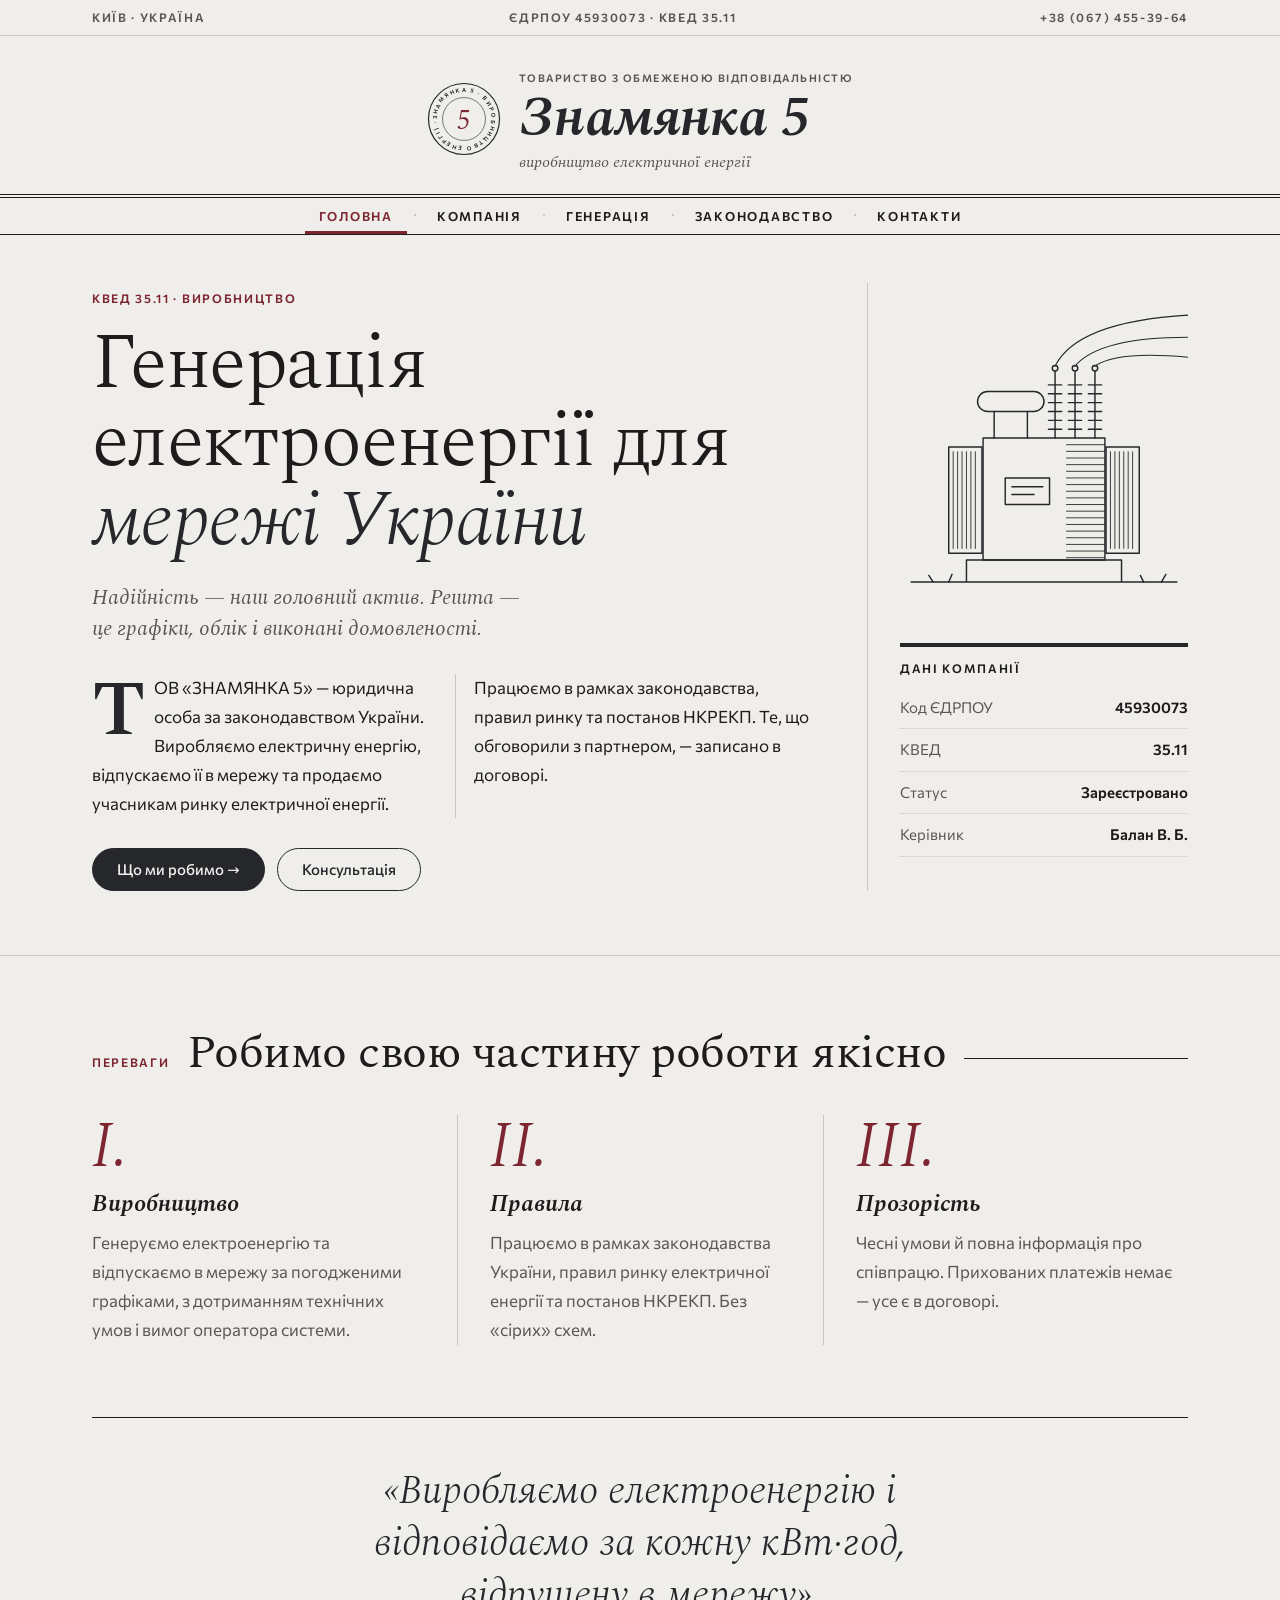
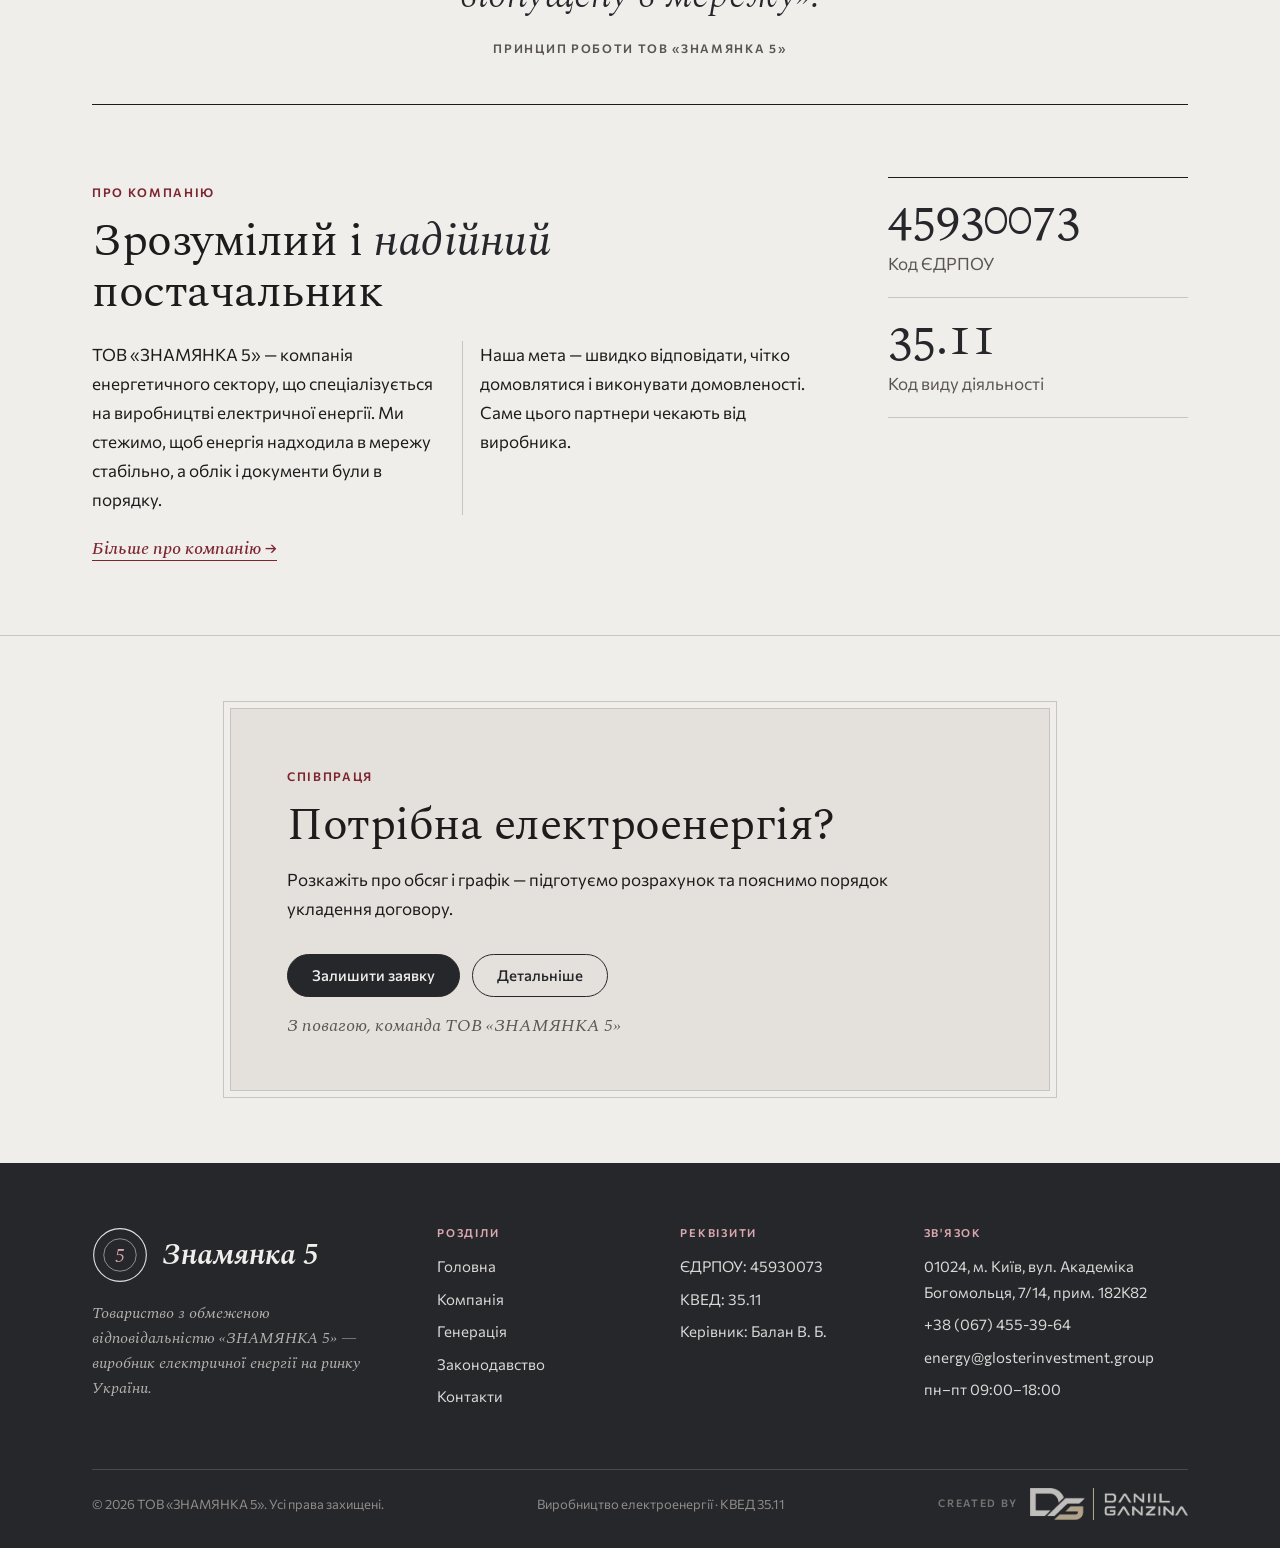
==== index.html @ 5843df68 "first commit" ====
<!doctype html>
<html lang="uk">
<head>
<meta charset="utf-8">
<meta name="viewport" content="width=device-width, initial-scale=1">
<title>ТОВ «ЗНАМЯНКА 5» — генерація електроенергії для мережі України</title>
<meta name="description" content="ТОВ «ЗНАМЯНКА 5» — виробництво електричної енергії, КВЕД 35.11. Реквізити, напрям діяльності, контакти.">
<link rel="icon" href="data:image/svg+xml,%3Csvg xmlns='http://www.w3.org/2000/svg' viewBox='0 0 100 100'%3E%3Ccircle cx='50' cy='50' r='46' fill='%23F0EEEB' stroke='%2326272B' stroke-width='6'/%3E%3Ctext x='50' y='70' text-anchor='middle' font-family='Georgia' font-style='italic' font-size='58' fill='%2326272B'%3E5%3C/text%3E%3C/svg%3E">
<link rel="preconnect" href="https://fonts.googleapis.com">
<link rel="preconnect" href="https://fonts.gstatic.com" crossorigin>
<link href="https://fonts.googleapis.com/css2?family=Commissioner:wght@400;500;600&family=Spectral:ital,wght@0,300;0,400;0,600;1,300;1,400;1,500;1,600&display=swap" rel="stylesheet">
<link rel="stylesheet" href="assets/z5.css">
</head>
<body>

<div class="topline">
  <div class="wrap sc">
    <span>Київ · Україна</span>
    <span>ЄДРПОУ 45930073 · КВЕД 35.11</span>
    <a href="tel:+380674553964">+38 (067) 455-39-64</a>
  </div>
</div>

<header class="mast">
  <a class="mast__link" href="index.html" aria-label="ТОВ «ЗНАМЯНКА 5» — на головну">
    <svg class="mast__seal" viewBox="0 0 100 100" aria-hidden="true">
      <defs><path id="seal-c" d="M50,50 m-37,0 a37,37 0 1,1 74,0 a37,37 0 1,1 -74,0"/></defs>
      <circle cx="50" cy="50" r="48" fill="none" stroke="#26272B" stroke-width="1.6"/>
      <circle cx="50" cy="50" r="29" fill="none" stroke="#26272B" stroke-width=".8"/>
      <text font-family="Commissioner, sans-serif" font-size="7.6" font-weight="600" fill="#26272B"><textPath href="#seal-c" textLength="228" lengthAdjust="spacing">ЗНАМЯНКА 5 · ВИРОБНИЦТВО ЕНЕРГІЇ ·</textPath></text>
      <text x="50" y="63" text-anchor="middle" font-family="Spectral, Georgia, serif" font-style="italic" font-size="36" fill="#7D2531">5</text>
    </svg>
    <span class="mast__words">
      <span class="mast__pre sc">Товариство з обмеженою відповідальністю</span>
      <span class="mast__name" style="display:block">Знамянка 5</span>
      <span class="mast__post">виробництво електричної енергії</span>
    </span>
  </a>
</header>

<nav class="nav" aria-label="Розділи сайту">
  <div class="nav__bar wrap">
    <span class="nav__here"><em>§</em>Головна</span>
    <button class="burger" type="button" aria-expanded="false" aria-controls="drawer"><span>Меню</span><span class="burger__box" aria-hidden="true"><i></i><i></i><i></i></span></button>
  </div>
  <ul>
    <li><a href="index.html" aria-current="page">Головна</a></li>
    <li><a href="company.html">Компанія</a></li>
    <li><a href="generation.html">Генерація</a></li>
    <li><a href="legal.html">Законодавство</a></li>
    <li><a href="contact.html">Контакти</a></li>
  </ul>
</nav>

<!-- drawer -->
<div class="drawer" id="drawer" aria-hidden="true">
  <div class="wrap drawer__in">
    <div class="drawer__top">
      <a class="drawer__brand" href="index.html">Знамянка 5</a>
      <button class="drawer__close" type="button" aria-label="Закрити меню"><span>Закрити</span><span class="burger__box" aria-hidden="true"><i></i><i></i></span></button>
    </div>
    <ol class="drawer__nav">
      <li><a href="index.html" aria-current="page"><span>I.</span>Головна</a></li>
      <li><a href="company.html"><span>II.</span>Компанія</a></li>
      <li><a href="generation.html"><span>III.</span>Генерація</a></li>
      <li><a href="legal.html"><span>IV.</span>Законодавство</a></li>
      <li><a href="contact.html"><span>V.</span>Контакти</a></li>
    </ol>
    <div class="drawer__foot">
      <span class="sc">Зв'язок</span>
      <a href="tel:+380674553964">+38 (067) 455-39-64</a>
      <a href="mailto:energy@glosterinvestment.group">energy@glosterinvestment.group</a>
      <span>01024, м. Київ, вул. Академіка Богомольця, 7/14, прим. 182К82</span>
    </div>
  </div>
</div>
<!-- /drawer -->

<main>
  <div class="wrap">
    <article class="lead-story">
      <div class="lead-story__main">
        <span class="sc kicker">КВЕД 35.11 · Виробництво</span>
        <h1 class="h1">Генерація електроенергії для <em>мережі України</em></h1>
        <p class="stand">Надійність — наш головний актив. Решта — це графіки, облік і виконані домовленості.</p>
        <div class="body">
          <p class="drop">ТОВ «ЗНАМЯНКА 5» — юридична особа за законодавством України. Виробляємо електричну енергію, відпускаємо її в мережу та продаємо учасникам ринку електричної енергії.</p>
          <p>Працюємо в рамках законодавства, правил ринку та постанов НКРЕКП. Те, що обговорили з партнером, — записано в договорі.</p>
        </div>
        <div class="btns">
          <a class="btn" href="generation.html">Що ми робимо →</a>
          <a class="btn btn--line" href="contact.html#lyst">Консультація</a>
        </div>
      </div>

      <aside class="lead-story__side">
        <figure>
          <svg class="engr" viewBox="0 0 260 300" role="img" aria-label="Гравюра: силовий трансформатор з вводами та проводами">
            <defs><clipPath id="tank"><rect x="75" y="140" width="110" height="110"/></clipPath></defs>
            <g fill="none" stroke="currentColor" stroke-width=".8">
              <path clip-path="url(#tank)" d="M150 146h40M150 152h40M150 158h40M150 164h40M150 170h40M150 176h40M150 182h40M150 188h40M150 194h40M150 200h40M150 206h40M150 212h40M150 218h40M150 224h40M150 230h40M150 236h40M150 242h40M150 248h40"/>
              <path d="M190 152v88M194 152v88M198 152v88M202 152v88M206 152v88M210 152v88M48 152v88M52 152v88M56 152v88M60 152v88M64 152v88M68 152v88"/>
            </g>
            <g fill="none" stroke="currentColor" stroke-width="1.3" stroke-linecap="round" stroke-linejoin="round">
              <path d="M10 270H250M60 250h140v20H60z"/>
              <rect x="75" y="140" width="110" height="110"/>
              <rect x="186" y="148" width="30" height="96"/>
              <rect x="44" y="148" width="30" height="96"/>
              <rect x="70" y="98" width="60" height="18" rx="9"/>
              <path d="M85 116v24M115 116v24"/>
              <rect x="95" y="176" width="40" height="24"/>
              <path d="M101 184h28M101 191h20"/>
              <path d="M140 140V80M158 140V80M176 140V80"/>
              <path d="M134 132h12M134 124h12M134 116h12M134 108h12M134 100h12M134 92h12M152 132h12M152 124h12M152 116h12M152 108h12M152 100h12M152 92h12M170 132h12M170 124h12M170 116h12M170 108h12M170 100h12M170 92h12"/>
              <circle cx="140" cy="77" r="2.5"/><circle cx="158" cy="77" r="2.5"/><circle cx="176" cy="77" r="2.5"/>
              <path stroke-width="1" d="M140 75q20-40 120-46M158 75q22-26 102-26M176 75q20-14 84-8"/>
              <path d="M30 270l-4-6M44 270l3-7M220 270l-3-6M236 270l4-7"/>
            </g>
          </svg>
        </figure>
        <div class="note">
          <h3>Дані компанії</h3>
          <dl>
            <div><dt>Код ЄДРПОУ</dt><dd>45930073</dd></div>
            <div><dt>КВЕД</dt><dd>35.11</dd></div>
            <div><dt>Статус</dt><dd>Зареєстровано</dd></div>
            <div><dt>Керівник</dt><dd>Балан В. Б.</dd></div>
          </dl>
        </div>
      </aside>
    </article>
  </div>

  <section class="section" style="border-top:1px solid var(--rule)">
    <div class="wrap">
      <div class="sec-head"><span class="sc kicker">Переваги</span><h2 class="h2">Робимо свою частину роботи якісно</h2></div>
      <div class="pillars">
        <div class="pillar">
          <div class="pillar__num">I.</div>
          <h3 class="h3">Виробництво</h3>
          <p>Генеруємо електроенергію та відпускаємо в мережу за погодженими графіками, з дотриманням технічних умов і вимог оператора системи.</p>
        </div>
        <div class="pillar">
          <div class="pillar__num">II.</div>
          <h3 class="h3">Правила</h3>
          <p>Працюємо в рамках законодавства України, правил ринку електричної енергії та постанов НКРЕКП. Без «сірих» схем.</p>
        </div>
        <div class="pillar">
          <div class="pillar__num">III.</div>
          <h3 class="h3">Прозорість</h3>
          <p>Чесні умови й повна інформація про співпрацю. Прихованих платежів немає — усе є в договорі.</p>
        </div>
      </div>
    </div>
  </section>

  <div class="wrap">
    <blockquote class="pull">
      <p>«Виробляємо електроенергію і відповідаємо за кожну кВт·год, відпущену в мережу».</p>
      <cite class="sc">Принцип роботи ТОВ «ЗНАМЯНКА 5»</cite>
    </blockquote>
  </div>

  <section class="section">
    <div class="wrap about">
      <div>
        <span class="sc kicker">Про компанію</span>
        <h2 class="h2" style="margin-top:10px">Зрозумілий і <em>надійний</em> постачальник</h2>
        <div class="body">
          <p>ТОВ «ЗНАМЯНКА 5» — компанія енергетичного сектору, що спеціалізується на виробництві електричної енергії. Ми стежимо, щоб енергія надходила в мережу стабільно, а облік і документи були в порядку.</p>
          <p>Наша мета — швидко відповідати, чітко домовлятися і виконувати домовленості. Саме цього партнери чекають від виробника.</p>
        </div>
        <a class="more" href="company.html">Більше про компанію →</a>
      </div>
      <div class="ledger">
        <div><strong>45930073</strong><span>Код ЄДРПОУ</span></div>
        <div><strong>35.11</strong><span>Код виду діяльності</span></div>
      </div>
    </div>
  </section>

  <section class="section">
    <div class="wrap">
      <div class="letter">
        <span class="sc kicker">Співпраця</span>
        <h2 class="h2">Потрібна електроенергія?</h2>
        <p>Розкажіть про обсяг і графік — підготуємо розрахунок та пояснимо порядок укладення договору.</p>
        <div class="btns">
          <a class="btn" href="contact.html#lyst">Залишити заявку</a>
          <a class="btn btn--line" href="generation.html">Детальніше</a>
        </div>
        <p class="letter__sign">З повагою, команда ТОВ «ЗНАМЯНКА 5»</p>
      </div>
    </div>
  </section>
</main>

<footer class="foot">
  <div class="wrap">
    <div class="foot__grid">
      <div>
        <a class="foot__brand" href="index.html">
          <svg viewBox="0 0 100 100" aria-hidden="true"><circle cx="50" cy="50" r="47" fill="none" stroke="#FFFFFF" stroke-opacity=".85" stroke-width="2"/><circle cx="50" cy="50" r="29" fill="none" stroke="#FFFFFF" stroke-opacity=".85" stroke-width="1"/><text x="50" y="63" text-anchor="middle" font-family="Spectral, Georgia, serif" font-style="italic" font-size="36" fill="#D9A7AD">5</text></svg>
          <span>Знамянка 5</span>
        </a>
        <p class="foot__about">Товариство з обмеженою відповідальністю «ЗНАМЯНКА 5» — виробник електричної енергії на ринку України.</p>
      </div>
      <div>
        <h4>Розділи</h4>
        <ul>
          <li><a href="index.html">Головна</a></li>
          <li><a href="company.html">Компанія</a></li>
          <li><a href="generation.html">Генерація</a></li>
          <li><a href="legal.html">Законодавство</a></li>
          <li><a href="contact.html">Контакти</a></li>
        </ul>
      </div>
      <div>
        <h4>Реквізити</h4>
        <ul>
          <li>ЄДРПОУ: 45930073</li>
          <li>КВЕД: 35.11</li>
          <li>Керівник: Балан В. Б.</li>
        </ul>
      </div>
      <div>
        <h4>Зв'язок</h4>
        <ul>
          <li>01024, м. Київ, вул. Академіка Богомольця, 7/14, прим. 182К82</li>
          <li><a href="tel:+380674553964">+38 (067) 455-39-64</a></li>
          <li><a href="mailto:energy@glosterinvestment.group">energy@glosterinvestment.group</a></li>
          <li>пн–пт 09:00–18:00</li>
        </ul>
      </div>
    </div>
    <div class="colophon">
      <span>© 2026 ТОВ «ЗНАМЯНКА 5». Усі права захищені.</span>
      <span>Виробництво електроенергії · КВЕД 35.11</span>
      <a class="credit" href="https://shiny3q.github.io/DANIIL-GANZINA/" target="_blank" rel="noopener">
        <span>Created by</span>
        <img src="assets/daniil-ganzina.png" alt="Daniil Ganzina" width="158" height="32" loading="lazy">
      </a>
    </div>
  </div>
</footer>

<script src="assets/z5.js"></script>
</body>
</html>
---- assets/z5.css ----
/* ТОВ «ЗНАМЯНКА 5» — редакційний стиль групи */
:root {
  --paper: #F0EEEB;
  --paper-2: #E4E0DB;
  --ink: #1D1B1B;
  --ink-2: #5B5654;
  --primary: #26272B;
  --primary-2: #3A3B40;
  --accent: #7D2531;
  --rule: #CBC4BD;
  --serif: "Spectral", Georgia, "Times New Roman", serif;
  --sans: "Commissioner", system-ui, sans-serif;
}
*, *::before, *::after { box-sizing: border-box; }
html { scroll-behavior: smooth; }
body {
  margin: 0;
  background: var(--paper);
  color: var(--ink);
  font: 400 17px/1.7 var(--sans);
  -webkit-font-smoothing: antialiased;
}
a { color: inherit; }
img, svg { display: block; }
h1, h2, h3, h4, p, figure, blockquote { margin: 0; }
ul, ol { margin: 0; padding: 0; }

.wrap { max-width: 1160px; margin: 0 auto; padding: 0 32px; }
.sc { font: 600 12px/1.4 var(--sans); letter-spacing: .14em; text-transform: uppercase; }
.kicker { color: var(--accent); }

/* ---------- Masthead ---------- */
.topline { border-bottom: 1px solid var(--rule); }
.topline .wrap { display: flex; justify-content: space-between; gap: 16px; padding-top: 9px; padding-bottom: 9px; color: var(--ink-2); }
.topline a { text-decoration: none; }
.topline a:hover { color: var(--accent); }

.mast { text-align: center; padding: 26px 0 18px; }
.mast__link { display: inline-flex; align-items: center; gap: 18px; text-decoration: none; }
.mast__seal { width: 74px; height: 74px; flex: none; }
.mast__words { text-align: left; }
.mast__pre { color: var(--ink-2); font-size: 10.5px; }
.mast__name { font: italic 600 clamp(32px, 5vw, 56px)/1 var(--serif); letter-spacing: -.01em; color: var(--primary); }
.mast__post { font: italic 400 16px/1.3 var(--serif); color: var(--ink-2); }

.nav { border-top: 4px double var(--ink); border-bottom: 1px solid var(--ink); }
.nav ul { list-style: none; display: flex; justify-content: center; gap: 0; overflow-x: auto; scrollbar-width: none; }
.nav ul::-webkit-scrollbar { display: none; }
.nav li + li::before { content: "·"; color: var(--rule); padding: 0 6px; }
.nav li { display: flex; align-items: center; white-space: nowrap; }
.nav a { display: inline-block; padding: 12px 14px; text-decoration: none; font: 600 12.5px/1 var(--sans); letter-spacing: .14em; text-transform: uppercase; }
.nav a:hover { color: var(--accent); }
.nav a[aria-current="page"] { color: var(--accent); box-shadow: inset 0 -3px 0 var(--accent); }

/* ---------- Typo ---------- */
.h1 { font: 300 clamp(34px, 6vw, 82px)/1.02 var(--serif); overflow-wrap: break-word; letter-spacing: -.02em; }
.h1 em, .h2 em { font-style: italic; color: var(--primary); }
.h2 { font: 400 clamp(30px, 3.6vw, 46px)/1.1 var(--serif); letter-spacing: -.01em; }
.h3 { font: italic 600 24px/1.25 var(--serif); }
.stand { font: italic 400 21px/1.5 var(--serif); color: var(--ink-2); }
.body p + p { margin-top: 1em; }
.drop::first-letter { float: left; font: 600 4.6em/.78 var(--serif); color: var(--primary); margin: .08em .1em 0 0; }

.btn {
  display: inline-flex; align-items: center; gap: 10px;
  padding: 13px 24px;
  border-radius: 999px;
  background: var(--primary);
  color: var(--paper);
  border: 1px solid var(--primary);
  font: 500 15px/1 var(--sans);
  text-decoration: none;
  cursor: pointer;
  transition: background .2s, color .2s;
  max-width: 100%;
  overflow-wrap: anywhere;
}
.btn:hover { background: var(--accent); border-color: var(--accent); }
.btn--line { background: transparent; color: var(--primary); }
.btn--line:hover { background: var(--primary); color: var(--paper); border-color: var(--primary); }
.btns { display: flex; flex-wrap: wrap; gap: 12px; margin-top: 30px; }
.more { display: inline-block; margin-top: 22px; font: italic 500 18px/1.3 var(--serif); color: var(--accent); text-decoration: none; border-bottom: 1px solid currentColor; }
.more:hover { color: var(--primary); }

.section { padding: 72px 0; }
.section + .section { border-top: 1px solid var(--rule); }
.sec-head { display: flex; align-items: baseline; gap: 18px; margin-bottom: 36px; }
.sec-head::after { content: ""; flex: 1; border-bottom: 1px solid var(--ink); transform: translateY(-8px); }
.sec-head--c { justify-content: center; text-align: center; flex-direction: column; align-items: center; gap: 8px; }
.sec-head--c::after { display: none; }

/* ---------- Lead story ---------- */
.lead-story { display: grid; grid-template-columns: 1fr 320px; gap: 0; padding: 48px 0 64px; }
.lead-story__main { padding-right: 48px; border-right: 1px solid var(--rule); }
.lead-story__main .stand { margin-top: 22px; max-width: 40ch; }
.lead-story__main .body { margin-top: 28px; columns: 2; column-gap: 36px; column-rule: 1px solid var(--rule); }
.lead-story__side { padding-left: 32px; }
.lead-story .h1 { margin-top: 14px; }

.engr { width: 100%; max-width: 320px; height: auto; margin: 0 auto; color: var(--primary); }
.engr-cap { margin-top: 8px; font: italic 400 14px/1.4 var(--serif); color: var(--ink-2); text-align: center; }

.note { margin-top: 28px; border-top: 4px solid var(--primary); padding-top: 14px; }
.note h3 { font: 600 12px/1.3 var(--sans); letter-spacing: .14em; text-transform: uppercase; }
.note dl { margin: 10px 0 0; }
.note div { display: flex; justify-content: space-between; gap: 10px; padding: 8px 0; border-bottom: 1px dotted var(--rule); font-size: 15px; }
.note dt { color: var(--ink-2); }
.note dd { margin: 0; font-weight: 600; text-align: right; }

/* ---------- Pillars ---------- */
.pillars { display: grid; grid-template-columns: repeat(3, 1fr); }
.pillar { padding: 0 32px; }
.pillar:first-child { padding-left: 0; }
.pillar:last-child { padding-right: 0; }
.pillar + .pillar { border-left: 1px solid var(--rule); }
.pillar__num { font: italic 300 64px/1 var(--serif); color: var(--accent); }
.pillar h3 { margin-top: 10px; }
.pillar p { margin-top: 10px; color: var(--ink-2); }

.pull { padding: 48px 0; border-top: 1px solid var(--ink); border-bottom: 1px solid var(--ink); text-align: center; }
.pull p { font: italic 300 clamp(26px, 3.4vw, 40px)/1.3 var(--serif); max-width: 30ch; margin: 0 auto; color: var(--primary); }
.pull cite { display: block; margin-top: 18px; font-style: normal; color: var(--ink-2); }

.about { display: grid; grid-template-columns: 1fr 300px; gap: 56px; align-items: start; }
.about .body { margin-top: 24px; columns: 2; column-gap: 36px; column-rule: 1px solid var(--rule); }
.ledger { border-top: 1px solid var(--ink); }
.ledger div { padding: 18px 0; border-bottom: 1px solid var(--rule); }
.ledger strong { display: block; font: 400 48px/1 var(--serif); font-variant-numeric: oldstyle-nums; color: var(--primary); }
.ledger span { display: block; margin-top: 6px; color: var(--ink-2); }

/* Letter CTA */
.letter { position: relative; max-width: 820px; margin: 0 auto; padding: 52px 56px; background: var(--paper-2); border: 1px solid var(--rule); outline: 1px solid var(--rule); outline-offset: 6px; }
.letter .h2 { margin-top: 10px; }
.letter p { margin-top: 16px; max-width: 56ch; }
.letter__sign { margin-top: 26px; font: italic 400 18px/1.4 var(--serif); color: var(--ink-2); }

/* ---------- Page head ---------- */
.phead { text-align: center; padding: 56px 0 46px; border-bottom: 1px solid var(--rule); }
.phead .crumbs { font-size: 13px; color: var(--ink-2); }
.phead .crumbs a { text-decoration: none; border-bottom: 1px solid var(--rule); }
.phead .kicker { display: block; margin-top: 26px; }
.phead .h1 { margin-top: 10px; font-style: italic; }
.phead .stand { max-width: 46ch; margin: 18px auto 0; }
.orn { display: flex; align-items: center; justify-content: center; gap: 12px; margin-top: 28px; color: var(--accent); }
.orn::before, .orn::after { content: ""; width: 64px; border-top: 1px solid var(--rule); }

/* Article + aside */
.article { display: grid; grid-template-columns: 1fr 330px; gap: 64px; align-items: start; }
.article__main > * + * { margin-top: 0; }
.article__main section + section { margin-top: 64px; padding-top: 48px; border-top: 1px solid var(--rule); }
.article__main .body { margin-top: 20px; max-width: 62ch; }
.aside { position: sticky; top: 24px; }
.aside .note:first-child { margin-top: 0; }
.aside .note dd { text-align: left; font-weight: 500; }
.aside .note div { flex-direction: column; gap: 2px; }
.aside .note a { text-decoration: none; border-bottom: 1px solid var(--rule); }
.reg { display: inline-flex; align-items: center; gap: 6px; color: var(--primary); }
.reg::before { content: ""; width: 8px; height: 8px; border-radius: 50%; background: var(--primary); }

.kved-big { display: flex; gap: 28px; align-items: baseline; margin-top: 24px; }
.kved-big strong { font: italic 300 96px/.9 var(--serif); color: var(--accent); }

.paras { list-style: none; margin-top: 28px; }
.paras li { display: grid; grid-template-columns: 70px 1fr; gap: 18px; padding: 24px 0; border-top: 1px solid var(--rule); }
.paras__n { font: italic 400 34px/1 var(--serif); color: var(--accent); }
.paras h3 { font: italic 600 24px/1.2 var(--serif); }
.paras h4 { margin: 4px 0 10px; font: 600 11.5px/1.4 var(--sans); letter-spacing: .14em; text-transform: uppercase; color: var(--ink-2); }
.paras p { color: var(--ink-2); }

.portrait { display: grid; grid-template-columns: 170px 1fr; gap: 32px; align-items: center; margin-top: 28px; }
.portrait__oval { width: 170px; height: 210px; border-radius: 50%; background: var(--primary); color: var(--paper); display: grid; place-items: center; font: italic 300 52px/1 var(--serif); box-shadow: 0 0 0 6px var(--paper), 0 0 0 7px var(--primary); }
.portrait figcaption .h3 { font-size: 28px; }
.portrait figcaption p { margin-top: 10px; color: var(--ink-2); max-width: 48ch; }

/* Offers */
.offers { display: grid; grid-template-columns: 1fr 1fr; gap: 36px 48px; margin-top: 30px; }
.offer { display: grid; grid-template-columns: 58px 1fr; gap: 18px; }
.offer__ico { width: 58px; height: 58px; border: 1px solid var(--primary); border-radius: 50%; display: grid; place-items: center; }
.offer__ico svg { width: 28px; height: 28px; fill: none; stroke: var(--primary); stroke-width: 1.3; stroke-linecap: round; stroke-linejoin: round; }
.offer h3 { font: italic 600 22px/1.25 var(--serif); }
.offer p { margin-top: 6px; color: var(--ink-2); }

.trust { display: grid; grid-template-columns: repeat(3, 1fr); gap: 28px; margin-top: 30px; }
.trust article { border-top: 3px solid var(--accent); padding-top: 18px; }
.trust .sc { color: var(--ink-2); font-size: 11px; }
.trust h3 { margin-top: 10px; font: 400 25px/1.2 var(--serif); }
.trust p { margin-top: 10px; color: var(--ink-2); }

.course { list-style: none; margin-top: 34px; position: relative; }
.course::before { content: ""; position: absolute; left: 27px; top: 10px; bottom: 10px; border-left: 1px solid var(--primary); }
.course li { position: relative; display: grid; grid-template-columns: 56px 1fr; gap: 26px; padding-bottom: 34px; }
.course li:last-child { padding-bottom: 0; }
.course__n { width: 56px; height: 56px; border-radius: 50%; background: var(--paper); border: 1px solid var(--primary); display: grid; place-items: center; font: italic 500 20px/1 var(--serif); color: var(--primary); position: relative; }
.course h3 { font: italic 600 23px/1.2 var(--serif); padding-top: 12px; }
.course p { margin-top: 6px; color: var(--ink-2); max-width: 58ch; }

/* Bibliography */
.biblio { display: grid; grid-template-columns: 1fr 1fr; gap: 0; margin-top: 10px; }
.biblio > div { padding: 0 40px; }
.biblio > div:first-child { padding-left: 0; border-right: 1px solid var(--rule); }
.biblio > div:last-child { padding-right: 0; }
.biblio h2 { font: italic 400 32px/1.1 var(--serif); }
.biblio .sc { display: block; margin-top: 6px; color: var(--ink-2); font-size: 11px; }
.biblio ol { list-style: none; counter-reset: b; margin-top: 22px; }
.biblio li { counter-increment: b; position: relative; padding: 16px 0 16px 42px; border-top: 1px dotted var(--rule); }
.biblio li::before { content: counter(b) "."; position: absolute; left: 0; top: 14px; font: italic 500 22px/1 var(--serif); color: var(--accent); }
.biblio b { font-weight: 600; }
.biblio i { display: block; margin-top: 4px; font: italic 400 16.5px/1.5 var(--serif); color: var(--ink-2); }

/* Contacts */
.letterhead { display: grid; grid-template-columns: repeat(4, 1fr); gap: 0; border-top: 1px solid var(--ink); border-bottom: 1px solid var(--ink); }
.letterhead > div { padding: 24px 22px 26px; }
.letterhead > div + div { border-left: 1px solid var(--rule); }
.letterhead > div:first-child { padding-left: 0; }
.letterhead .sc { color: var(--accent); font-size: 11px; }
.letterhead p, .letterhead a { display: block; margin-top: 10px; text-decoration: none; }
.letterhead a:hover { color: var(--accent); }
.letterhead small { display: block; color: var(--ink-2); font-size: 14.5px; }

.contact-grid { display: grid; grid-template-columns: 1fr 1.25fr; gap: 64px; align-items: start; }
.form {
  padding: 36px 40px 40px;
  background:
    repeating-linear-gradient(to bottom, transparent 0 39px, rgba(38,39,43,.08) 39px 40px),
    #F8F7F5;
  border: 1px solid var(--rule);
  display: grid;
  grid-template-columns: 1fr 1fr;
  gap: 22px 26px;
}
.field { display: grid; gap: 2px; }
.field--full { grid-column: 1 / -1; }
.field label { font: italic 400 15px/1.3 var(--serif); color: var(--ink-2); }
.field input, .field select, .field textarea {
  font: 400 17px/1.4 var(--sans);
  color: var(--ink);
  background: transparent;
  border: 0;
  border-bottom: 1px solid var(--ink);
  border-radius: 0;
  padding: 8px 0;
  width: 100%;
}
.field select { appearance: none; cursor: pointer; background: linear-gradient(45deg, transparent 50%, var(--ink) 50%) calc(100% - 10px) 55% / 6px 6px no-repeat, linear-gradient(135deg, var(--ink) 50%, transparent 50%) calc(100% - 4px) 55% / 6px 6px no-repeat; }
.field textarea { min-height: 120px; resize: vertical; }
.field input:focus, .field select:focus, .field textarea:focus { outline: 0; border-bottom: 2px solid var(--accent); }
.check { grid-column: 1 / -1; display: flex; gap: 12px; font-size: 14.5px; color: var(--ink-2); line-height: 1.5; }
.check input { width: 18px; height: 18px; margin-top: 2px; accent-color: var(--primary); flex: none; }
.form__foot { grid-column: 1 / -1; display: flex; align-items: center; gap: 18px; flex-wrap: wrap; }
.form__note { font: italic 400 14.5px/1.4 var(--serif); color: var(--ink-2); max-width: 40ch; }
.form__ok { display: none; grid-column: 1 / -1; padding: 14px 18px; border-left: 3px solid var(--primary); background: var(--paper-2); font-size: 15px; }
.form__ok.is-on { display: block; }

.figure iframe { width: 100%; height: 360px; border: 1px solid var(--ink); display: block; filter: sepia(.55) saturate(.7) contrast(1.02); }
.figure figcaption { margin-top: 10px; font: italic 400 15px/1.4 var(--serif); color: var(--ink-2); }
.routes { list-style: none; margin-top: 24px; }
.routes li { padding: 14px 0; border-top: 1px dotted var(--rule); }
.routes b { font: italic 600 19px/1.3 var(--serif); }
.routes span { display: block; color: var(--ink-2); font-size: 15.5px; }

/* ---------- Footer ---------- */
.foot { background: var(--primary); color: #DAD8D6; padding: 64px 0 28px; margin-top: 0; }
.foot__grid { display: grid; grid-template-columns: 1.5fr 1fr 1fr 1.3fr; gap: 40px; }
.foot__brand { display: flex; gap: 14px; align-items: center; text-decoration: none; color: var(--paper); }
.foot__brand svg { width: 56px; height: 56px; }
.foot__brand span { font: italic 600 30px/1 var(--serif); }
.foot__about { margin-top: 18px; font: italic 400 16px/1.55 var(--serif); max-width: 34ch; color: #B5B1AE; }
.foot h4 { font: 600 11px/1 var(--sans); letter-spacing: .16em; text-transform: uppercase; color: #D9A7AD; margin-bottom: 16px; }
.foot ul { list-style: none; }
.foot li { margin: 7px 0; font-size: 15px; }
.foot a { text-decoration: none; }
.foot a:hover { color: #fff; text-decoration: underline; }
.colophon { margin-top: 52px; padding-top: 18px; border-top: 1px solid rgba(255,255,255,.16); display: flex; justify-content: space-between; gap: 16px; flex-wrap: wrap; font-size: 13px; color: #8F8B88; }

/* ---------- Responsive ---------- */
@media (max-width: 1020px) {
  .lead-story, .about, .article, .contact-grid { grid-template-columns: 1fr; }
  .lead-story__main { padding-right: 0; border-right: 0; }
  .lead-story__side { padding-left: 0; margin-top: 40px; display: grid; grid-template-columns: 1fr 1fr; gap: 32px; align-items: start; }
  .lead-story__side .note { margin-top: 0; }
  .aside { position: static; }
  .letterhead { grid-template-columns: 1fr 1fr; }
  .letterhead > div:nth-child(3) { border-left: 0; padding-left: 0; }
  .letterhead > div:nth-child(n+3) { border-top: 1px solid var(--rule); }
  .foot__grid { grid-template-columns: 1fr 1fr; }
}
@media (max-width: 720px) {
  .wrap { padding: 0 16px; }
  .topline .wrap > span:nth-child(2) { display: none; }
  .mast__link { gap: 12px; }
  .mast__seal { width: 54px; height: 54px; }
  .mast__name { font-size: clamp(26px, 8vw, 40px); }
  .mast__pre { font-size: 9px; letter-spacing: .1em; }
  .nav ul { justify-content: flex-start; }
  .section { padding: 52px 0; }
  .sec-head { flex-wrap: wrap; gap: 6px 14px; }
  .sec-head > * { min-width: 0; }
  .sec-head::after { flex-basis: 100%; transform: none; }
  .lead-story__main .body, .about .body { columns: 1; }
  .lead-story__side { grid-template-columns: 1fr; }
  .pillars, .trust, .offers, .biblio, .form, .foot__grid, .letterhead { grid-template-columns: 1fr; }
  .pillar, .pillar:first-child, .pillar:last-child { padding: 0; }
  .pillar + .pillar { border-left: 0; border-top: 1px solid var(--rule); padding-top: 24px; margin-top: 24px; }
  .biblio > div, .biblio > div:first-child, .biblio > div:last-child { padding: 0; border: 0; }
  .biblio > div + div { margin-top: 44px; }
  .letterhead > div, .letterhead > div + div { padding: 18px 0; border-left: 0; }
  .letterhead > div + div { border-top: 1px solid var(--rule); }
  .letter { padding: 36px 22px; }
  .form { padding: 26px 20px 30px; }
  .portrait { grid-template-columns: 1fr; }
  .paras li { grid-template-columns: 44px 1fr; }
  .kved-big { flex-direction: column; gap: 8px; }
}

/* ---------- Документи: посилання ---------- */
.biblio__head { display: flex; align-items: center; gap: 16px; }
.biblio__ico { flex: none; width: 54px; height: 54px; border-radius: 50%; border: 1px solid var(--primary); color: var(--primary); display: grid; place-items: center; }
.biblio__ico svg { width: 24px; height: 24px; fill: none; stroke: currentColor; stroke-width: 1.4; stroke-linecap: round; stroke-linejoin: round; }
.biblio__head .sc { margin-top: 4px; }
.doc { display: grid; grid-template-columns: 1fr 38px; gap: 16px; align-items: start; text-decoration: none; color: inherit; }
.doc b { transition: color .2s; }
.doc small { display: block; margin-top: 8px; font: 600 10.5px/1 var(--sans); letter-spacing: .14em; text-transform: uppercase; color: var(--ink-2); opacity: .75; }
.doc__go { width: 38px; height: 38px; border: 1px solid var(--rule); border-radius: 50%; display: grid; place-items: center; color: var(--ink-2); transition: background .2s, border-color .2s, color .2s, transform .2s; }
.doc__go svg { width: 16px; height: 16px; fill: none; stroke: currentColor; stroke-width: 1.8; stroke-linecap: round; stroke-linejoin: round; }
.doc:hover b, .doc:focus-visible b { color: var(--accent); }
.doc:hover .doc__go, .doc:focus-visible .doc__go { background: var(--accent); border-color: var(--accent); color: #fff; transform: rotate(45deg); }

/* ---------- Бургер і меню ---------- */
.nav__bar { display: none; }
.burger, .drawer__close {
  display: inline-flex; align-items: center; gap: 12px;
  padding: 6px 0; background: none; border: 0; cursor: pointer;
  color: inherit; font: 600 11.5px/1 var(--sans); letter-spacing: .16em; text-transform: uppercase;
}
.burger__box { position: relative; width: 44px; height: 44px; border: 1px solid currentColor; border-radius: 50%; transition: background .25s, color .25s, border-color .25s; }
.burger__box i { position: absolute; left: 12px; height: 1.5px; background: currentColor; transition: width .25s, transform .3s; }
.burger .burger__box i:nth-child(1) { top: 15px; width: 20px; }
.burger .burger__box i:nth-child(2) { top: 21px; width: 13px; }
.burger .burger__box i:nth-child(3) { top: 27px; width: 17px; }
.burger:hover .burger__box i { width: 20px; }
.burger:hover .burger__box { background: var(--primary); border-color: var(--primary); color: var(--paper); }
.drawer__close .burger__box i { top: 21px; width: 20px; }
.drawer__close .burger__box i:nth-child(1) { transform: rotate(45deg); }
.drawer__close .burger__box i:nth-child(2) { transform: rotate(-45deg); }
.drawer__close:hover .burger__box { background: var(--paper); color: var(--primary); border-color: var(--paper); }
.drawer__close:hover .burger__box i:nth-child(1) { transform: rotate(135deg); }
.drawer__close:hover .burger__box i:nth-child(2) { transform: rotate(45deg); }
.nav__here { font: italic 400 19px/1 var(--serif); color: var(--ink); }
.nav__here em { color: var(--accent); margin-right: 6px; }

.drawer {
  position: fixed; inset: 0; z-index: 100; overflow-y: auto;
  background: var(--primary); color: var(--paper);
  visibility: hidden; opacity: 0; transform: translateY(-14px);
  transition: opacity .3s, transform .35s, visibility 0s .35s;
}
.drawer.is-open { visibility: visible; opacity: 1; transform: none; transition: opacity .3s, transform .35s; }
.drawer__in { min-height: 100%; display: flex; flex-direction: column; }
.drawer__top { display: flex; justify-content: space-between; align-items: center; gap: 16px; padding: 18px 0; border-bottom: 1px solid rgba(255,255,255,.16); }
.drawer__brand { font: italic 600 26px/1 var(--serif); text-decoration: none; }
.drawer__nav { list-style: none; margin: 26px 0 30px; }
.drawer__nav li { border-bottom: 1px solid rgba(255,255,255,.12); opacity: 0; transform: translateY(12px); transition: opacity .4s, transform .4s; }
.drawer.is-open .drawer__nav li { opacity: 1; transform: none; }
.drawer.is-open .drawer__nav li:nth-child(2) { transition-delay: .05s; }
.drawer.is-open .drawer__nav li:nth-child(3) { transition-delay: .1s; }
.drawer.is-open .drawer__nav li:nth-child(4) { transition-delay: .15s; }
.drawer.is-open .drawer__nav li:nth-child(5) { transition-delay: .2s; }
.drawer__nav a { display: flex; align-items: baseline; gap: 18px; padding: 16px 0; text-decoration: none; font: italic 300 clamp(30px, 7.5vw, 52px)/1.1 var(--serif); transition: padding .2s, color .2s; }
.drawer__nav a span { min-width: 40px; font: italic 400 17px/1 var(--serif); color: #D9A7AD; }
.drawer__nav a:hover { padding-left: 10px; color: #fff; }
.drawer__nav a[aria-current="page"] { color: #D9A7AD; }
.drawer__foot { margin-top: auto; padding: 22px 0 34px; border-top: 1px solid rgba(255,255,255,.16); display: grid; gap: 6px; font-size: 15.5px; color: #DAD8D6; }
.drawer__foot .sc { color: #D9A7AD; font-size: 11px; margin-bottom: 4px; }
.drawer__foot a { text-decoration: none; overflow-wrap: anywhere; }
.drawer__foot a:hover { color: #fff; }
body.no-scroll { overflow: hidden; }

@media (max-width: 960px) {
  .nav { position: sticky; top: 0; z-index: 50; background: var(--paper); }
  .nav ul { display: none; }
  .nav__bar { display: flex; justify-content: space-between; align-items: center; padding-top: 6px; padding-bottom: 6px; }
}
@media (prefers-reduced-motion: reduce) {
  .drawer, .drawer__nav li, .burger__box i { transition: none; }
}

/* ---------- Created by ---------- */
.colophon { align-items: center; }
.credit { display: inline-flex; align-items: center; gap: 12px; text-decoration: none; opacity: .75; transition: opacity .2s; }
.credit:hover, .credit:focus-visible { opacity: 1; }
.credit span { font: 600 10.5px/1 var(--sans); letter-spacing: .16em; text-transform: uppercase; }
.credit img { display: block; height: 32px; width: auto; }
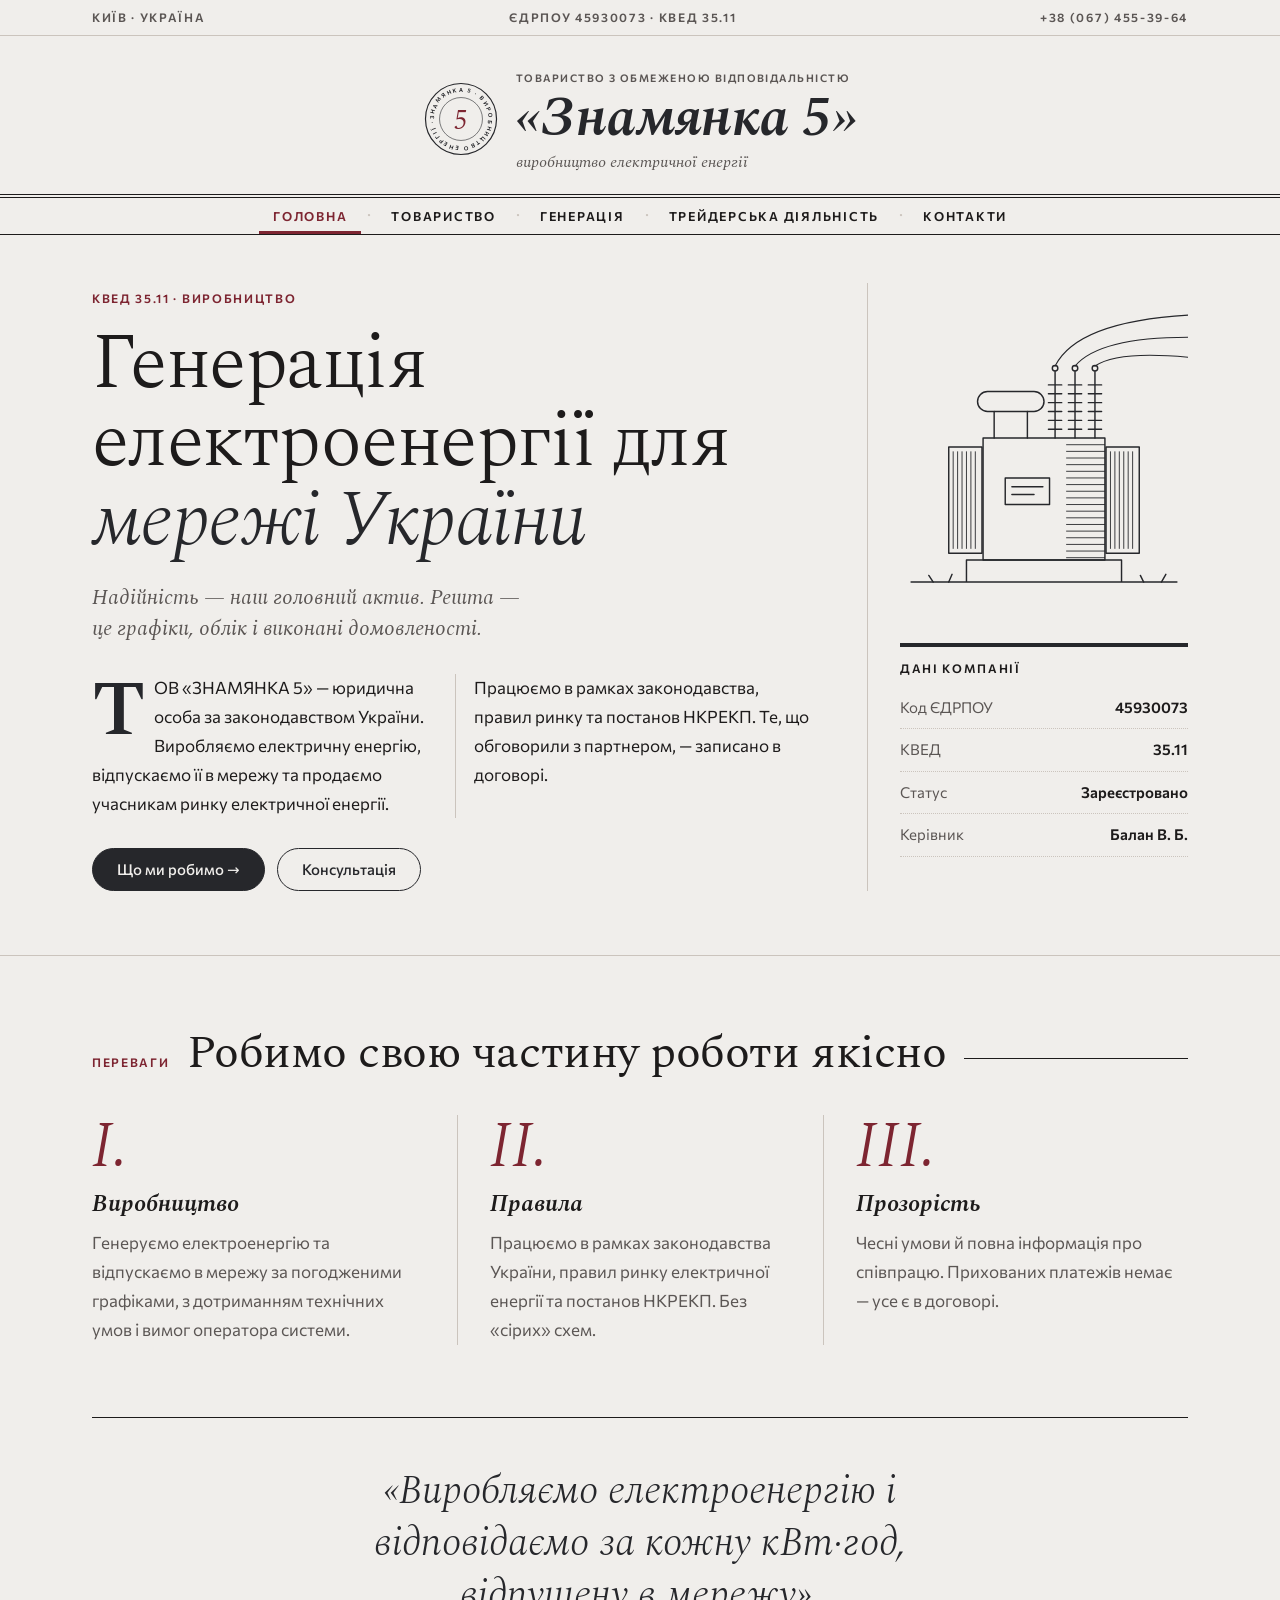
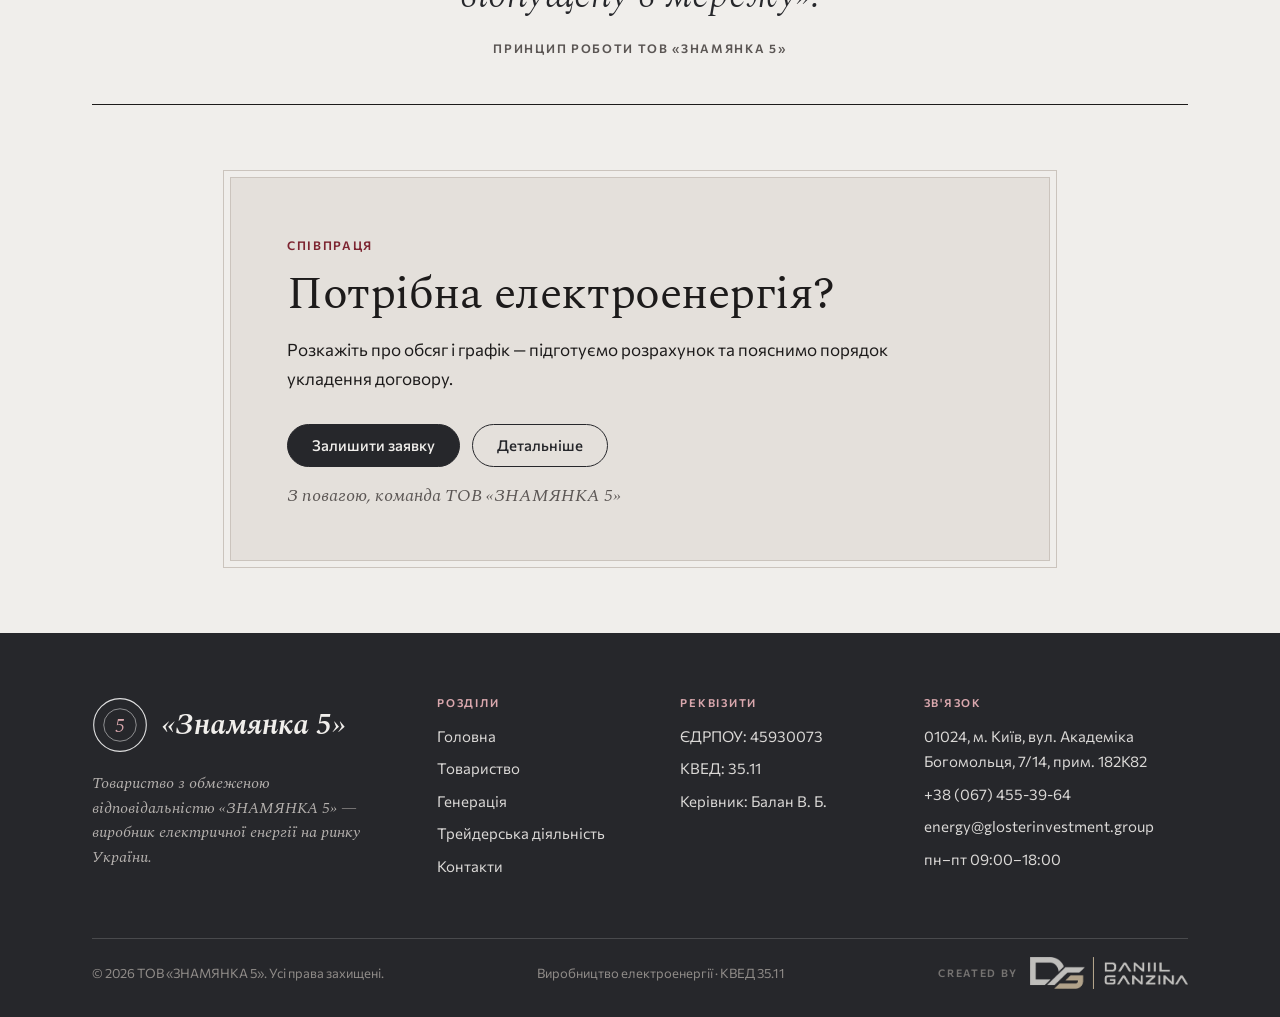
==== commit d7f110f3: "3" ====
--- a/index.html
+++ b/index.html
@@ -32,7 +32,7 @@
     </svg>
     <span class="mast__words">
       <span class="mast__pre sc">Товариство з обмеженою відповідальністю</span>
-      <span class="mast__name" style="display:block">Знамянка 5</span>
+      <span class="mast__name" style="display:block">«Знамянка 5»</span>
       <span class="mast__post">виробництво електричної енергії</span>
     </span>
   </a>
@@ -45,9 +45,9 @@
   </div>
   <ul>
     <li><a href="index.html" aria-current="page">Головна</a></li>
-    <li><a href="company.html">Компанія</a></li>
+    <li><a href="company.html">Товариство</a></li>
     <li><a href="generation.html">Генерація</a></li>
-    <li><a href="legal.html">Законодавство</a></li>
+    <li><a href="legal.html">Трейдерська діяльність</a></li>
     <li><a href="contact.html">Контакти</a></li>
   </ul>
 </nav>
@@ -56,14 +56,14 @@
 <div class="drawer" id="drawer" aria-hidden="true">
   <div class="wrap drawer__in">
     <div class="drawer__top">
-      <a class="drawer__brand" href="index.html">Знамянка 5</a>
+      <a class="drawer__brand" href="index.html">«Знамянка 5»</a>
       <button class="drawer__close" type="button" aria-label="Закрити меню"><span>Закрити</span><span class="burger__box" aria-hidden="true"><i></i><i></i></span></button>
     </div>
     <ol class="drawer__nav">
       <li><a href="index.html" aria-current="page"><span>I.</span>Головна</a></li>
-      <li><a href="company.html"><span>II.</span>Компанія</a></li>
+      <li><a href="company.html"><span>II.</span>Товариство</a></li>
       <li><a href="generation.html"><span>III.</span>Генерація</a></li>
-      <li><a href="legal.html"><span>IV.</span>Законодавство</a></li>
+      <li><a href="legal.html"><span>IV.</span>Трейдерська діяльність</a></li>
       <li><a href="contact.html"><span>V.</span>Контакти</a></li>
     </ol>
     <div class="drawer__foot">
@@ -161,23 +161,6 @@
     </blockquote>
   </div>
 
-  <section class="section">
-    <div class="wrap about">
-      <div>
-        <span class="sc kicker">Про компанію</span>
-        <h2 class="h2" style="margin-top:10px">Зрозумілий і <em>надійний</em> постачальник</h2>
-        <div class="body">
-          <p>ТОВ «ЗНАМЯНКА 5» — компанія енергетичного сектору, що спеціалізується на виробництві електричної енергії. Ми стежимо, щоб енергія надходила в мережу стабільно, а облік і документи були в порядку.</p>
-          <p>Наша мета — швидко відповідати, чітко домовлятися і виконувати домовленості. Саме цього партнери чекають від виробника.</p>
-        </div>
-        <a class="more" href="company.html">Більше про компанію →</a>
-      </div>
-      <div class="ledger">
-        <div><strong>45930073</strong><span>Код ЄДРПОУ</span></div>
-        <div><strong>35.11</strong><span>Код виду діяльності</span></div>
-      </div>
-    </div>
-  </section>
 
   <section class="section">
     <div class="wrap">
@@ -201,7 +184,7 @@
       <div>
         <a class="foot__brand" href="index.html">
           <svg viewBox="0 0 100 100" aria-hidden="true"><circle cx="50" cy="50" r="47" fill="none" stroke="#FFFFFF" stroke-opacity=".85" stroke-width="2"/><circle cx="50" cy="50" r="29" fill="none" stroke="#FFFFFF" stroke-opacity=".85" stroke-width="1"/><text x="50" y="63" text-anchor="middle" font-family="Spectral, Georgia, serif" font-style="italic" font-size="36" fill="#D9A7AD">5</text></svg>
-          <span>Знамянка 5</span>
+          <span>«Знамянка 5»</span>
         </a>
         <p class="foot__about">Товариство з обмеженою відповідальністю «ЗНАМЯНКА 5» — виробник електричної енергії на ринку України.</p>
       </div>
@@ -209,9 +192,9 @@
         <h4>Розділи</h4>
         <ul>
           <li><a href="index.html">Головна</a></li>
-          <li><a href="company.html">Компанія</a></li>
+          <li><a href="company.html">Товариство</a></li>
           <li><a href="generation.html">Генерація</a></li>
-          <li><a href="legal.html">Законодавство</a></li>
+          <li><a href="legal.html">Трейдерська діяльність</a></li>
           <li><a href="contact.html">Контакти</a></li>
         </ul>
       </div>
--- a/assets/z5.css
+++ b/assets/z5.css
@@ -390,3 +390,7 @@
 .credit:hover, .credit:focus-visible { opacity: 1; }
 .credit span { font: 600 10.5px/1 var(--sans); letter-spacing: .16em; text-transform: uppercase; }
 .credit img { display: block; height: 32px; width: auto; }
+
+/* ---------- Форма: стани ---------- */
+.form__ok.is-error { border-left-color: #A3352B; background: #F6E7E4; color: #6E2219; }
+.form .btn[disabled] { opacity: .6; cursor: progress; }
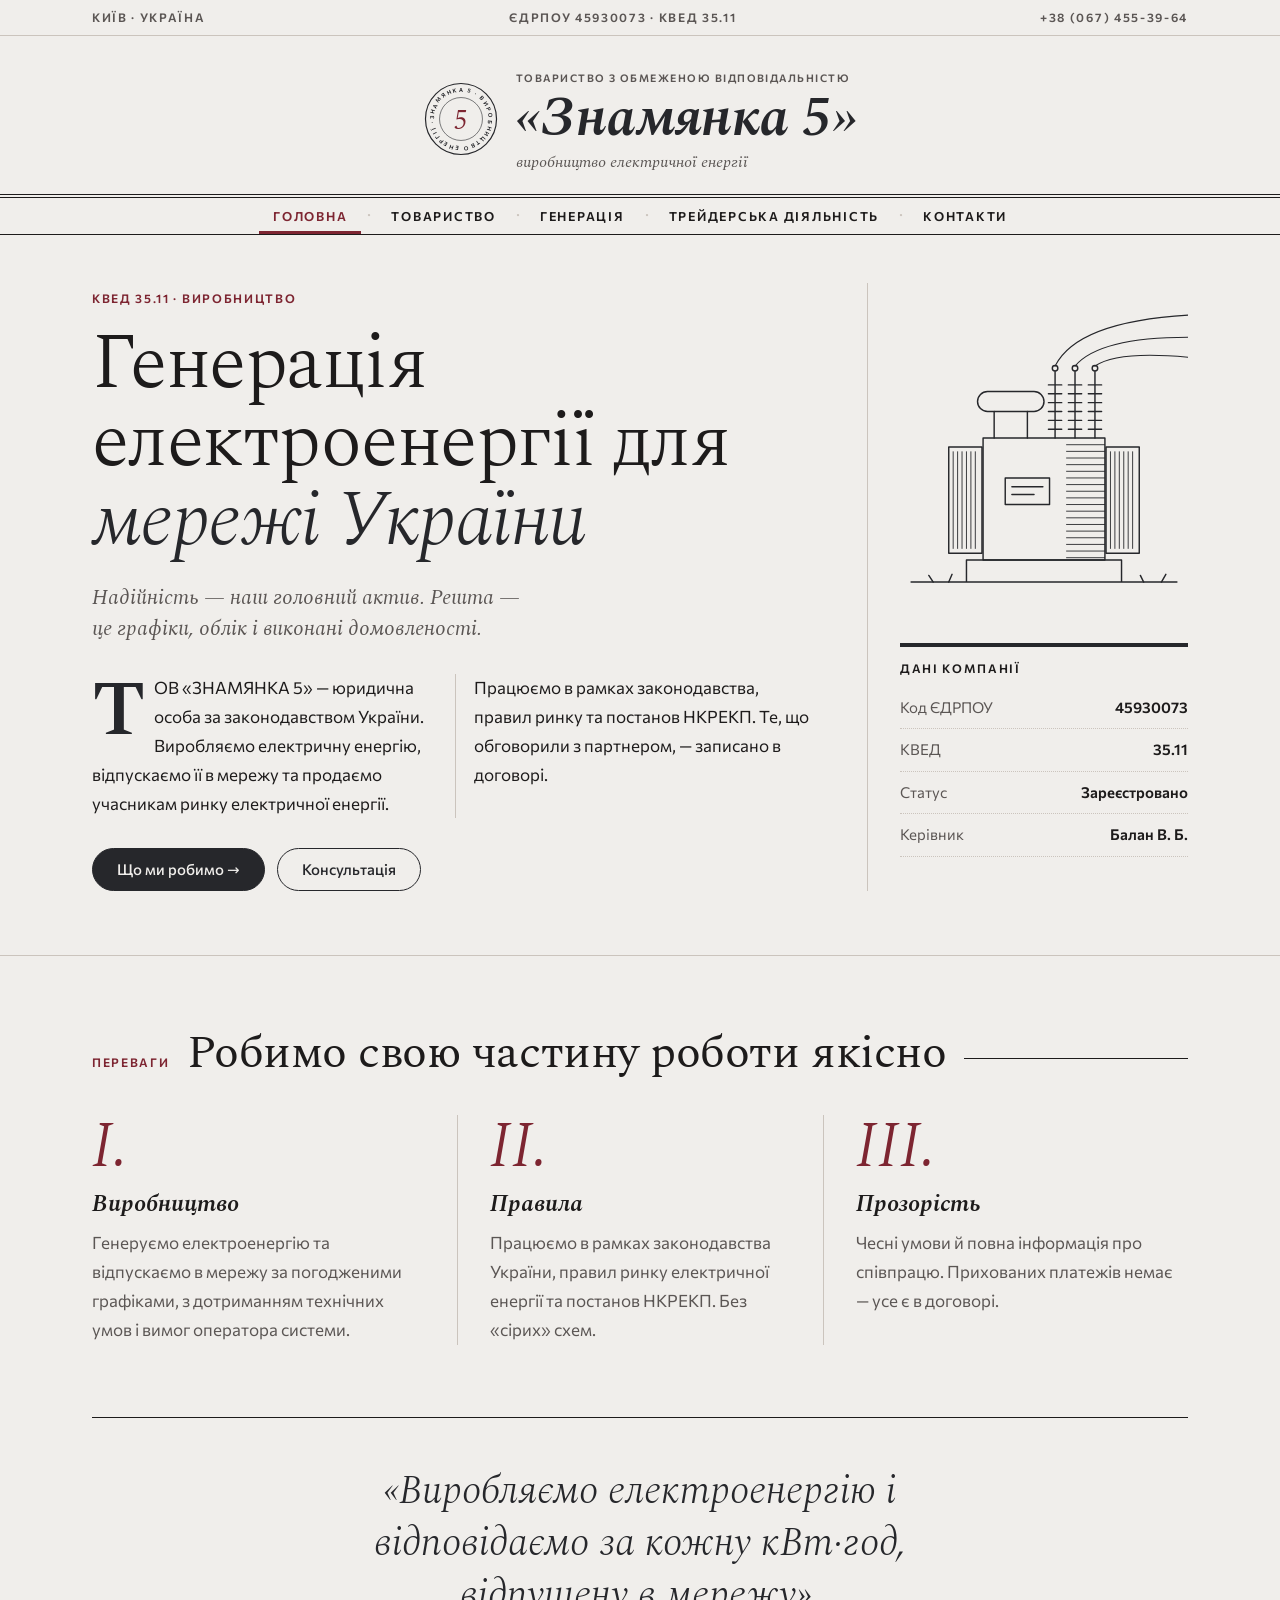
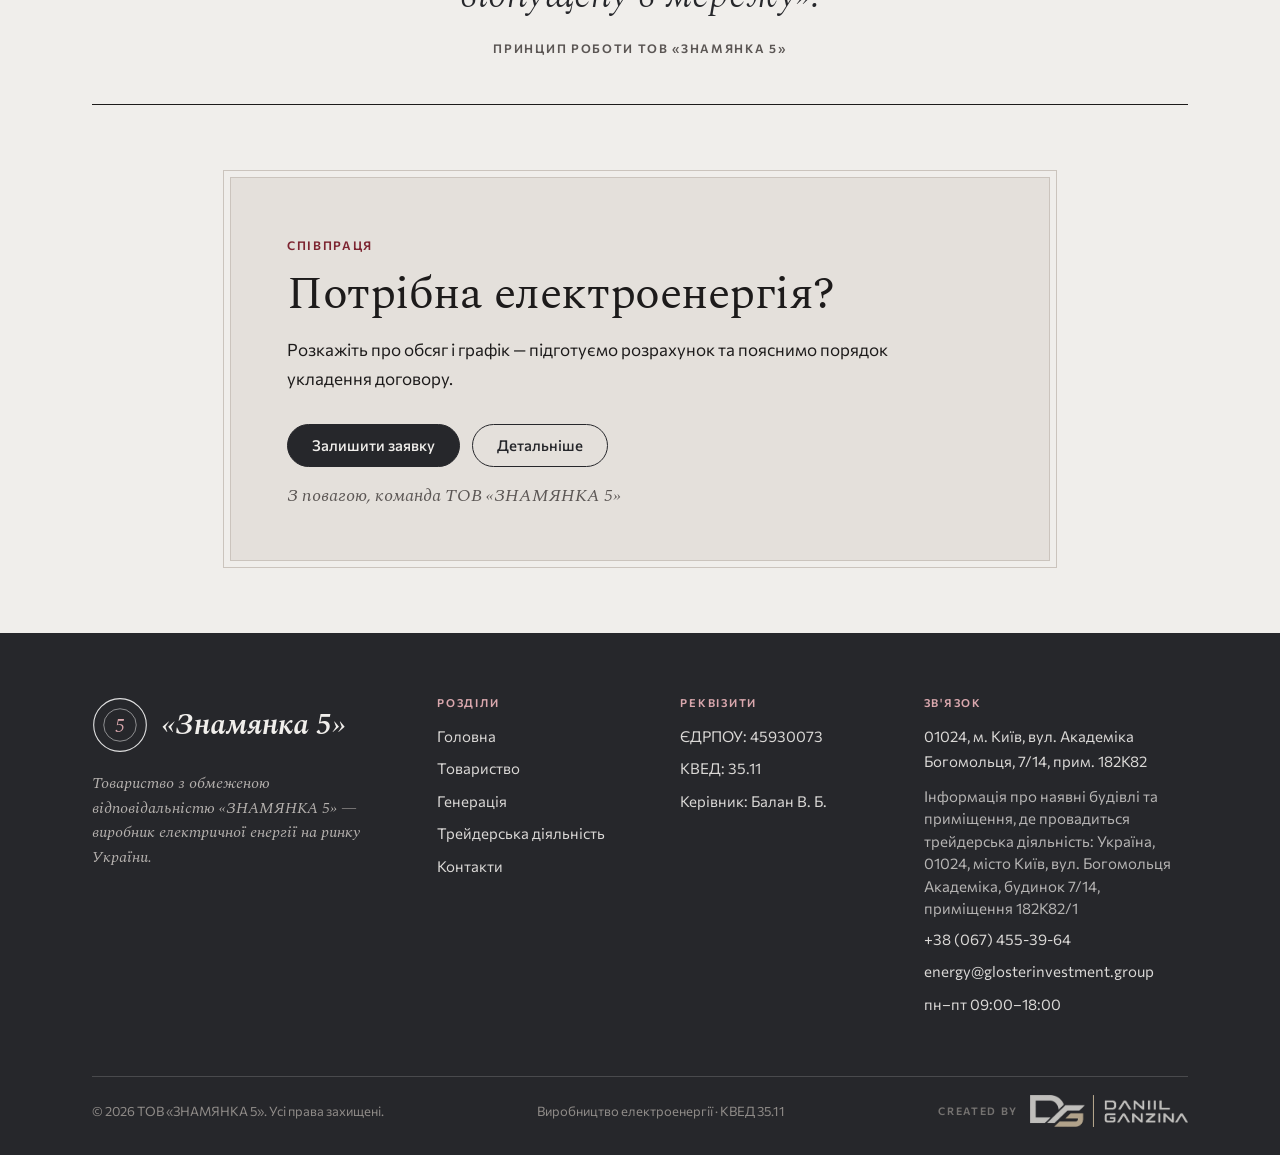
==== commit 49d91905: "4" ====
--- a/index.html
+++ b/index.html
@@ -71,6 +71,7 @@
       <a href="tel:+380674553964">+38 (067) 455-39-64</a>
       <a href="mailto:energy@glosterinvestment.group">energy@glosterinvestment.group</a>
       <span>01024, м. Київ, вул. Академіка Богомольця, 7/14, прим. 182К82</span>
+      <span class="addr-extra">Інформація про наявні будівлі та приміщення, де провадиться трейдерська діяльність: Україна, 01024, місто Київ, вул. Богомольця Академіка, будинок 7/14, приміщення 182К82/1</span>
     </div>
   </div>
 </div>
@@ -210,6 +211,7 @@
         <h4>Зв'язок</h4>
         <ul>
           <li>01024, м. Київ, вул. Академіка Богомольця, 7/14, прим. 182К82</li>
+          <li class="addr-extra">Інформація про наявні будівлі та приміщення, де провадиться трейдерська діяльність: Україна, 01024, місто Київ, вул. Богомольця Академіка, будинок 7/14, приміщення 182К82/1</li>
           <li><a href="tel:+380674553964">+38 (067) 455-39-64</a></li>
           <li><a href="mailto:energy@glosterinvestment.group">energy@glosterinvestment.group</a></li>
           <li>пн–пт 09:00–18:00</li>
--- a/assets/z5.css
+++ b/assets/z5.css
@@ -394,3 +394,9 @@
 /* ---------- Форма: стани ---------- */
 .form__ok.is-error { border-left-color: #A3352B; background: #F6E7E4; color: #6E2219; }
 .form .btn[disabled] { opacity: .6; cursor: progress; }
+
+/* ---------- Приміщення трейдерської діяльності ---------- */
+.addr-extra { display: block; font-size: 13px; line-height: 1.5; opacity: .8; }
+.foot li.addr-extra { margin-top: 10px; }
+.drawer__foot .addr-extra { margin-top: 4px; }
+.letterhead small.addr-extra { margin-top: 10px; }
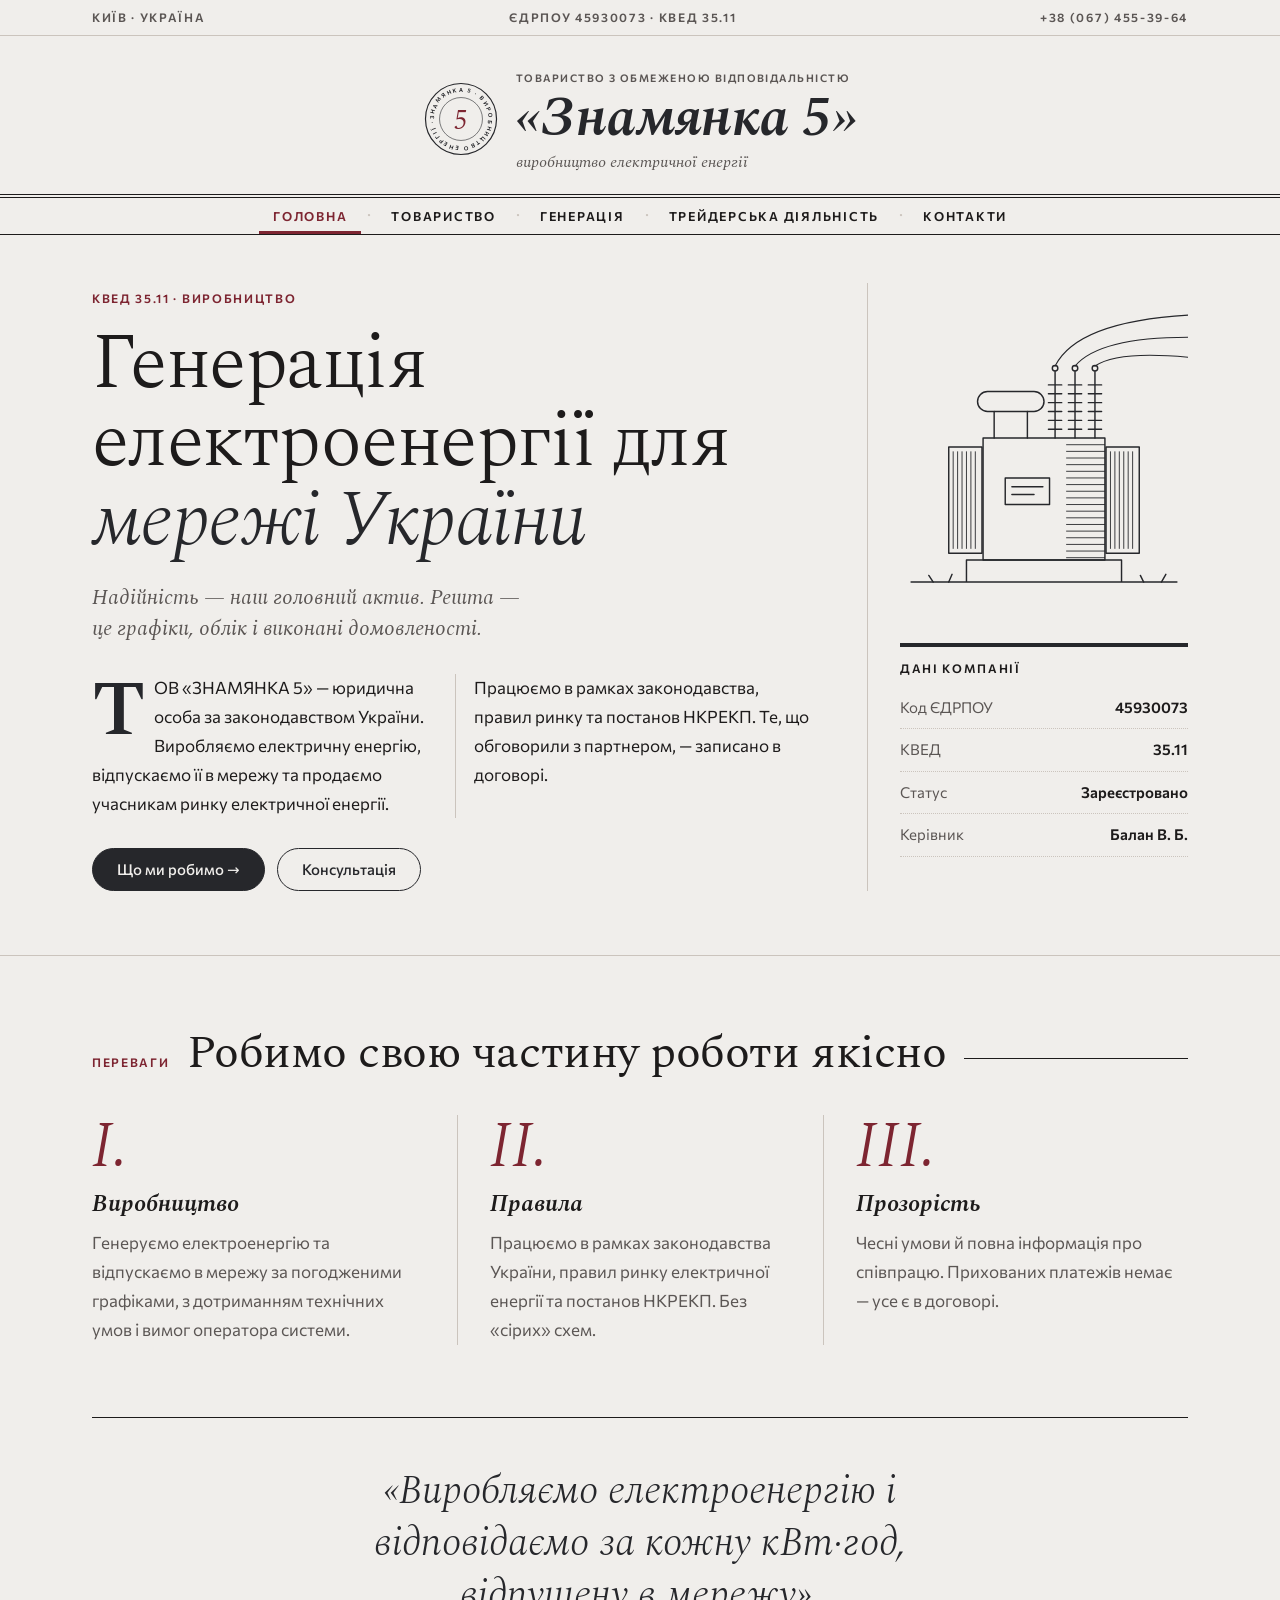
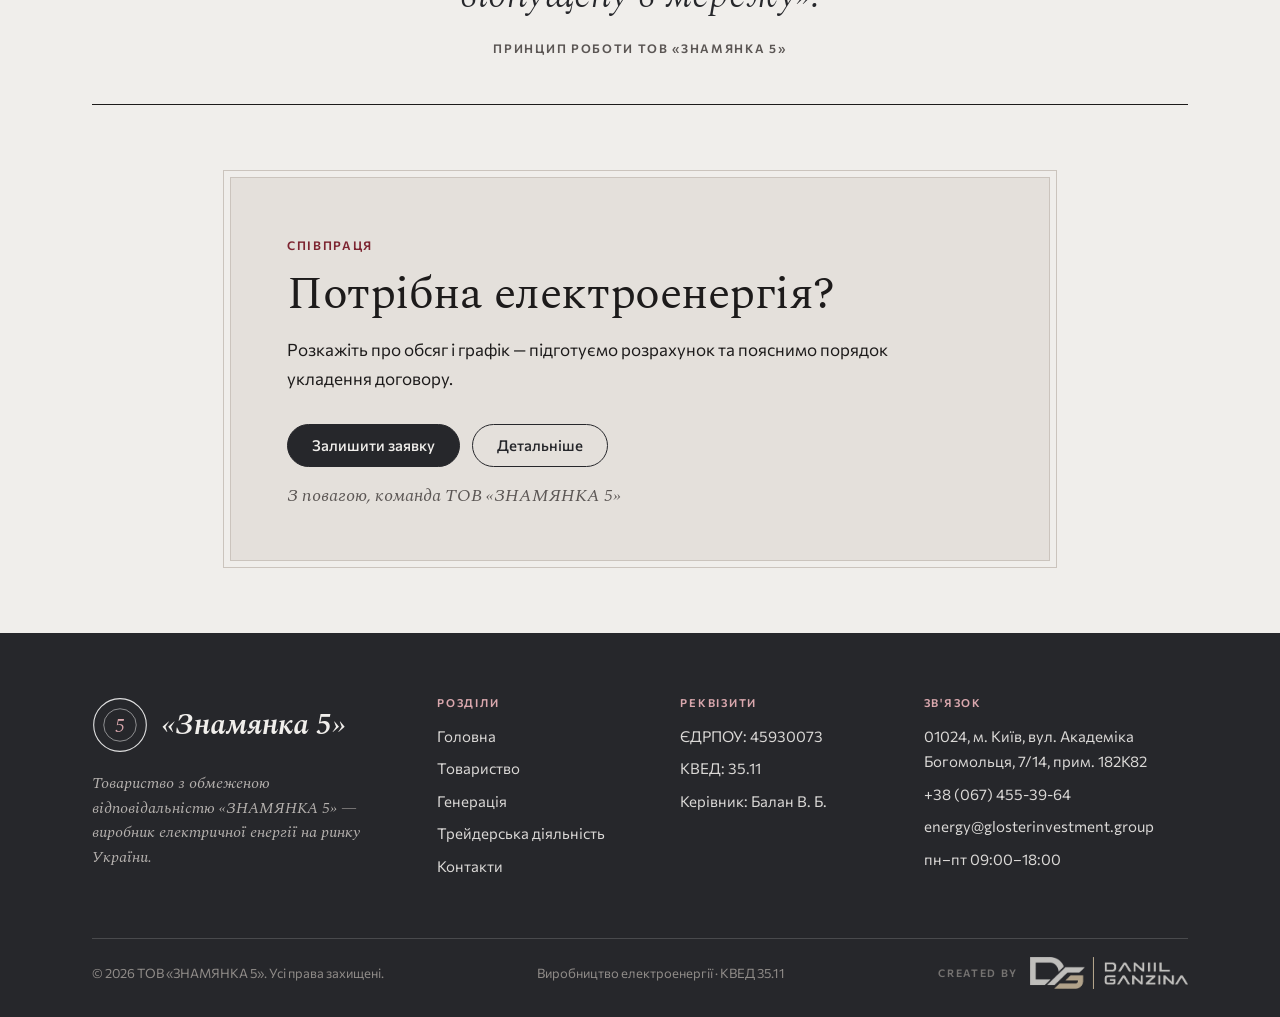
==== commit 6c5118ca: "5" ====
--- a/index.html
+++ b/index.html
@@ -71,7 +71,6 @@
       <a href="tel:+380674553964">+38 (067) 455-39-64</a>
       <a href="mailto:energy@glosterinvestment.group">energy@glosterinvestment.group</a>
       <span>01024, м. Київ, вул. Академіка Богомольця, 7/14, прим. 182К82</span>
-      <span class="addr-extra">Інформація про наявні будівлі та приміщення, де провадиться трейдерська діяльність: Україна, 01024, місто Київ, вул. Богомольця Академіка, будинок 7/14, приміщення 182К82/1</span>
     </div>
   </div>
 </div>
@@ -211,7 +210,6 @@
         <h4>Зв'язок</h4>
         <ul>
           <li>01024, м. Київ, вул. Академіка Богомольця, 7/14, прим. 182К82</li>
-          <li class="addr-extra">Інформація про наявні будівлі та приміщення, де провадиться трейдерська діяльність: Україна, 01024, місто Київ, вул. Богомольця Академіка, будинок 7/14, приміщення 182К82/1</li>
           <li><a href="tel:+380674553964">+38 (067) 455-39-64</a></li>
           <li><a href="mailto:energy@glosterinvestment.group">energy@glosterinvestment.group</a></li>
           <li>пн–пт 09:00–18:00</li>
--- a/assets/z5.css
+++ b/assets/z5.css
@@ -395,8 +395,3 @@
 .form__ok.is-error { border-left-color: #A3352B; background: #F6E7E4; color: #6E2219; }
 .form .btn[disabled] { opacity: .6; cursor: progress; }
 
-/* ---------- Приміщення трейдерської діяльності ---------- */
-.addr-extra { display: block; font-size: 13px; line-height: 1.5; opacity: .8; }
-.foot li.addr-extra { margin-top: 10px; }
-.drawer__foot .addr-extra { margin-top: 4px; }
-.letterhead small.addr-extra { margin-top: 10px; }
